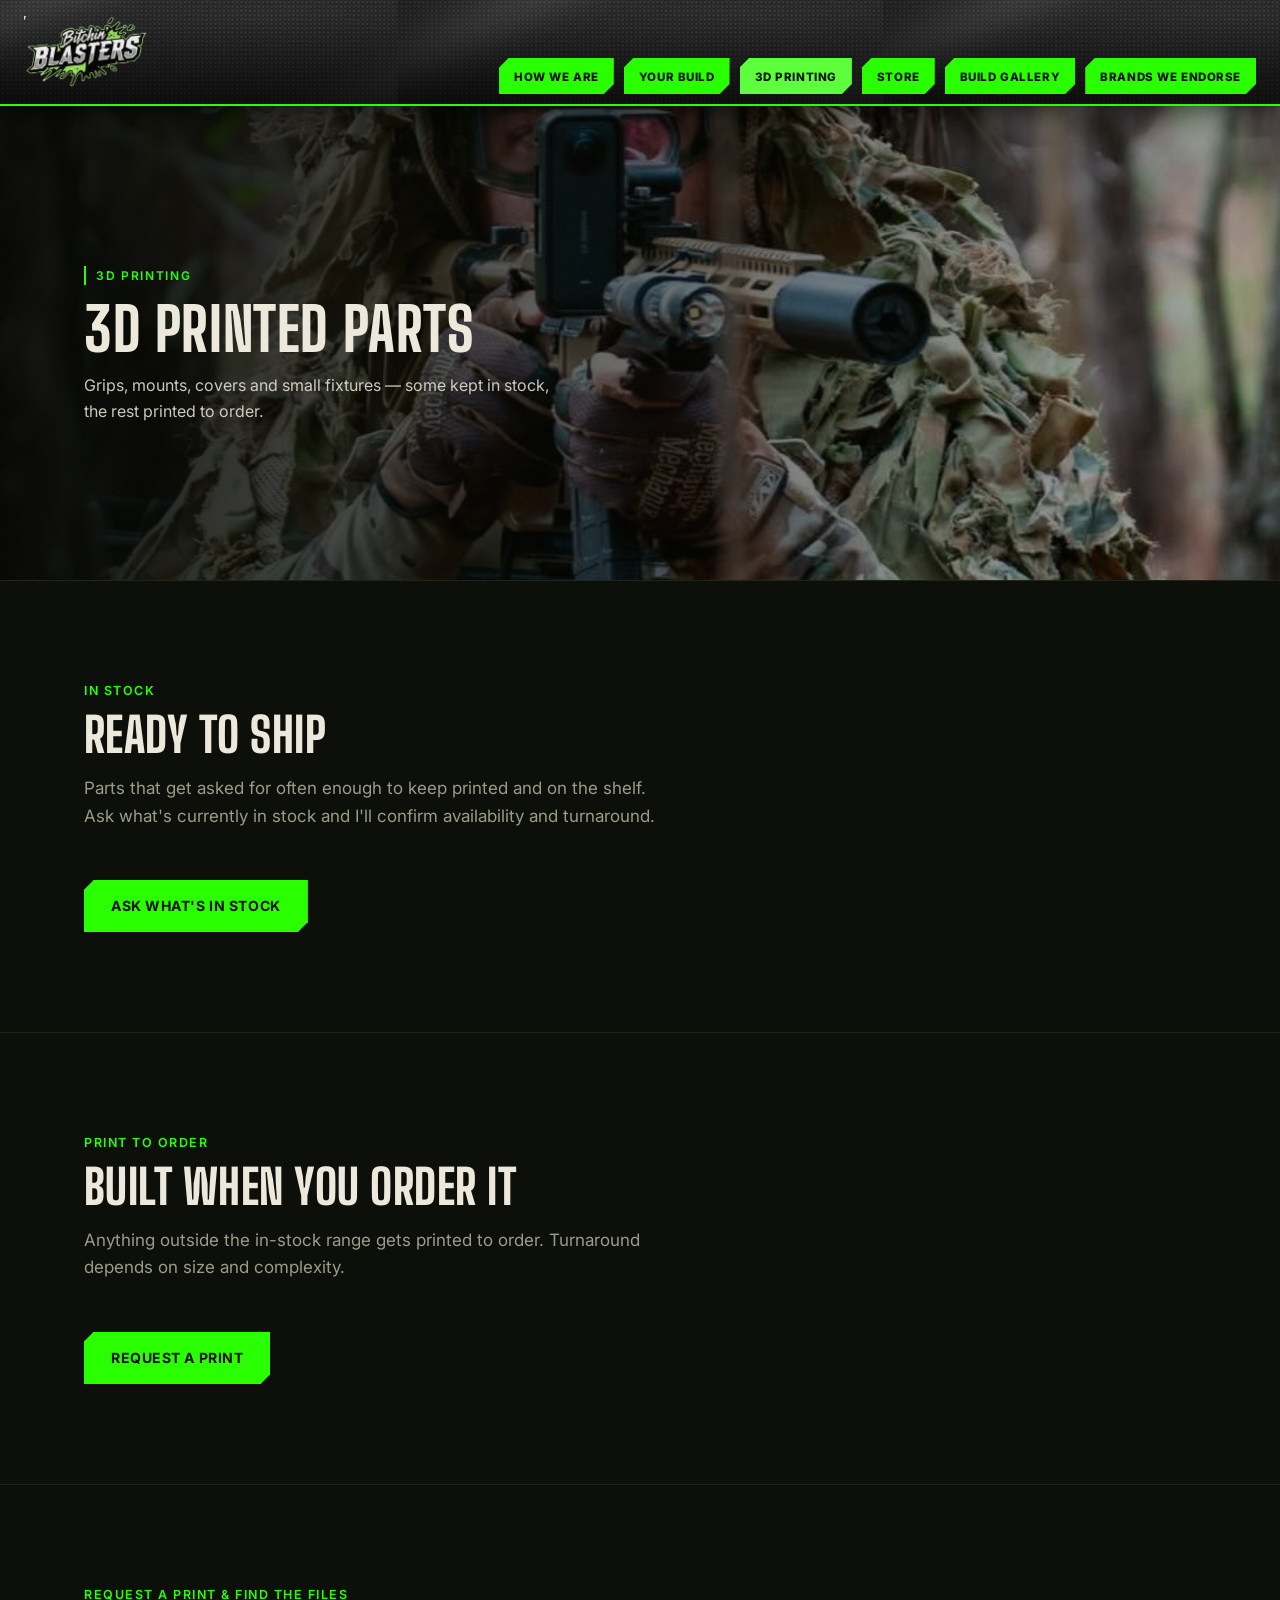
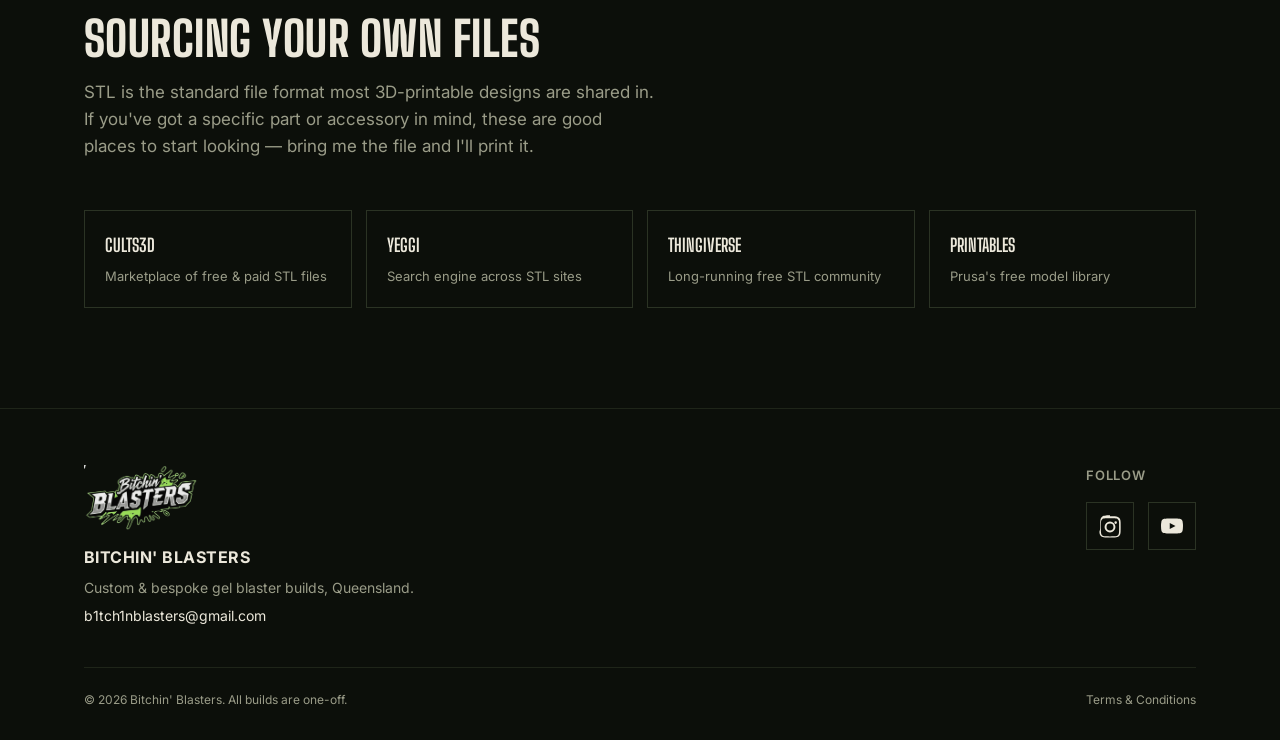
==== 3d-printing.html @ b0606d91 "Restructure site into multi-page layout, remove old single-page assets Co-Authored-By: Claude Sonnet" ====
<!DOCTYPE html>
<html lang="en">
<head>
<meta charset="UTF-8">
<meta name="viewport" content="width=device-width, initial-scale=1.0">
<title>3D Printing — Bitchin' Blasters</title>
<meta name="description" content="In-stock and print-to-order 3D printed parts, plus where to find STL files.">
<link rel="preconnect" href="https://fonts.googleapis.com">
<link rel="preconnect" href="https://fonts.gstatic.com" crossorigin>
<link href="https://fonts.googleapis.com/css2?family=Big+Shoulders+Display:wght@600;700;800&family=Inter:wght@400;500;600;700&display=swap" rel="stylesheet">
<style>
  :root{
    --ink:#0c0f0a;
    --panel:#12160f;
    --line:#2b3324;
    --line-soft:#1f2519;
    --text:#ece8db;
    --text-dim:#9a9c88;
    --lime:#2AFF00;
    --lime-dim:#1ecb00;
    --tan:#c9ac7f;
    --wrap: 1160px;
    --nav-h: 104px;
  }
  *{box-sizing:border-box; margin:0; padding:0;}
  html{scroll-behavior:smooth;}
  body{
    background:var(--ink); color:var(--text);
    font-family:'Inter', system-ui, sans-serif; font-size:16px; line-height:1.6;
    -webkit-font-smoothing:antialiased;
  }
  img{max-width:100%; display:block;}
  a{color:inherit; text-decoration:none;}
  ul{list-style:none;}
  button, input, select, textarea{font-family:inherit; font-size:inherit; color:inherit;}
  h1,h2,h3,.display{
    font-family:'Big Shoulders Display', sans-serif; font-weight:800;
    letter-spacing:0.01em; line-height:1; text-transform:uppercase;
  }
  .wrap{max-width:var(--wrap); margin:0 auto; padding:0 24px;}
  :focus-visible{ outline:2px solid var(--lime); outline-offset:3px; }

  /* ---------- NAV (carbon banner + tile mega-menu) ---------- */
  header.nav{
    position:sticky; top:0; z-index:100;
    min-height:var(--nav-h);
    background-color:#0a0a0a;
    background-image:
      linear-gradient(180deg, rgba(0,0,0,0.1), rgba(0,0,0,0.5)),
      url('[data-uri]');
    background-size:auto 100%;
    background-repeat:repeat-x;
    background-position:center;
    border-bottom:2px solid var(--lime);
    box-shadow:0 6px 24px rgba(0,0,0,0.55);
  }
  .nav-wrap{
    display:flex; align-items:center; justify-content:space-between;
    min-height:var(--nav-h); gap:20px; flex-wrap:wrap; padding:10px 24px;
  }
  .brand{ display:flex; align-items:center; }
  .brand-logo{ height:72px; width:auto; display:block; }

  .nav-tiles{ display:flex; align-items:flex-end; gap:10px; align-self:flex-end; flex-wrap:wrap; justify-content:flex-end; }
  .nav-tile{ position:relative; }
  .tile-label{
    display:block; white-space:nowrap;
    background:var(--lime); color:#08110a;
    font-weight:800; font-size:11.5px; letter-spacing:.05em; text-transform:uppercase;
    padding:10px 15px 8px;
    clip-path: polygon(10px 0, 100% 0, 100% calc(100% - 10px), calc(100% - 10px) 100%, 0 100%, 0 10px);
    box-shadow:0 6px 14px rgba(0,0,0,.5);
    transition: transform .18s ease, background .18s ease;
  }
  .tile-label:hover, .tile-label.current{ background:#5dff3d; }
  .nav-tile:hover .tile-label{ transform:translateY(-6px); }
  .tile-sub{
    position:absolute; top:100%; right:0; min-width:220px; margin-top:6px;
    background:var(--panel); border:1px solid var(--line); padding:8px;
    opacity:0; visibility:hidden; transform:translateY(-6px);
    transition:opacity .18s ease, transform .18s ease, visibility .18s;
    z-index:50;
  }
  .nav-tile:hover .tile-sub{ opacity:1; visibility:visible; transform:translateY(0); }
  .tile-sub a{ display:block; padding:10px 12px; font-size:13px; color:var(--text-dim); }
  .tile-sub a:hover{ color:var(--lime); background:rgba(42,255,0,.08); }

  /* ---------- BUTTONS ---------- */
  .btn{
    display:inline-flex; align-items:center; gap:8px; padding:14px 26px;
    font-weight:700; font-size:14px; letter-spacing:0.04em; text-transform:uppercase;
    border:1px solid var(--line); cursor:pointer; background:transparent; color:var(--text);
    clip-path: polygon(10px 0, 100% 0, 100% calc(100% - 10px), calc(100% - 10px) 100%, 0 100%, 0 10px);
    transition:transform .15s ease, background .2s ease, border-color .2s ease;
  }
  .btn:hover{ transform:translateY(-1px); border-color:var(--lime); }
  .btn.primary{ background:var(--lime); color:#0c0f0a; border-color:var(--lime); }
  .btn.primary:hover{ background:#5dff3d; }
  .btn.block{ width:100%; justify-content:center; }
  .btn:disabled{ opacity:0.45; cursor:not-allowed; transform:none; }

  /* ---------- HERO (home only) ---------- */
  .hero{ position:relative; min-height:82svh; display:flex; align-items:flex-end; background:#000; overflow:hidden; }
  .hero img{ position:absolute; inset:0; width:100%; height:100%; object-fit:cover; object-position:30% 20%; filter:saturate(0.9) contrast(1.05); }
  .hero::after{ content:""; position:absolute; inset:0;
    background:linear-gradient(180deg, rgba(8,10,6,0.4) 0%, rgba(8,10,6,0.15) 30%, rgba(8,10,6,0.55) 68%, rgba(8,10,6,0.96) 100%); }
  .hero-content{ position:relative; z-index:2; padding:0 24px 72px; max-width:var(--wrap); margin:0 auto; width:100%; }
  .hero-content .kicker{ display:inline-block; color:var(--lime); font-weight:600; font-size:13px; letter-spacing:0.14em; text-transform:uppercase; margin-bottom:18px; border-left:2px solid var(--lime); padding-left:10px; }
  .hero-content h1{ font-size:clamp(46px, 9vw, 108px); max-width:14ch; }
  .hero-content .tagline{ margin-top:20px; font-size:clamp(16px,2.2vw,20px); color:var(--text); max-width:44ch; font-weight:500; }
  .hero-actions{ display:flex; flex-wrap:wrap; gap:14px; margin-top:34px; }

  /* ---------- PAGE BANNER (sub-pages) ---------- */
  .page-banner{ position:relative; min-height:260px; display:flex; align-items:center; overflow:hidden; background:#000; }
  .page-banner img{ position:absolute; inset:0; width:100%; height:100%; object-fit:cover; filter:saturate(0.85) contrast(1.05); }
  .page-banner::after{ content:""; position:absolute; inset:0; background:linear-gradient(100deg, rgba(8,10,6,0.92) 10%, rgba(8,10,6,0.55) 55%, rgba(8,10,6,0.35) 100%); }
  .page-banner-content{ position:relative; z-index:2; padding:56px 24px; max-width:var(--wrap); margin:0 auto; width:100%; }
  .page-banner-content .kicker{ display:inline-block; color:var(--lime); font-weight:600; font-size:12px; letter-spacing:0.14em; text-transform:uppercase; margin-bottom:14px; border-left:2px solid var(--lime); padding-left:10px; }
  .page-banner-content h1{ font-size:clamp(34px,6vw,60px); }
  .page-banner-content p{ margin-top:14px; color:var(--text); opacity:.85; max-width:48ch; font-size:16px; }

  /* ---------- SECTION SCAFFOLD ---------- */
  section{ padding:100px 0; border-bottom:1px solid var(--line-soft); }
  section.tight{ padding:70px 0; }
  section:last-of-type{ border-bottom:none; }
  .section-head{ max-width:640px; margin-bottom:50px; }
  .section-head h2{ font-size:clamp(30px,5vw,48px); }
  .section-head .kicker{ display:block; color:var(--lime); font-weight:600; font-size:12.5px; letter-spacing:.12em; text-transform:uppercase; margin-bottom:10px; }
  .section-head p{ color:var(--text-dim); margin-top:16px; font-size:17px; max-width:52ch; }

  /* ---------- TEXT + CARDS (equal-height split) ---------- */
  .split{ display:grid; grid-template-columns: 1.1fr 0.9fr; gap:64px; align-items:stretch; }
  .split .copy p{ color:var(--text-dim); font-size:17px; margin-bottom:18px; max-width:52ch; }
  .split .copy p strong{ color:var(--text); font-weight:600; }
  .card-stack{ display:flex; flex-direction:column; gap:16px; height:100%; }
  .promise{
    flex:1; display:flex; flex-direction:column; justify-content:center;
    border:1px solid var(--line); padding:28px; background:var(--panel);
    clip-path: polygon(14px 0, 100% 0, 100% calc(100% - 14px), calc(100% - 14px) 100%, 0 100%, 0 14px);
  }
  .promise .num{ color:var(--lime); font-weight:700; font-size:13px; letter-spacing:.08em; }
  .promise h3{ font-size:24px; margin:10px 0 12px; text-transform:none; font-weight:700; letter-spacing:0; }
  .promise p{ color:var(--text-dim); font-size:15px; }

  /* ---------- SIGNATURE BAND ---------- */
  .signature{ position:relative; padding:0; border-bottom:1px solid var(--line-soft); }
  .signature-inner{ position:relative; min-height:420px; display:flex; align-items:center; }
  .signature img{ position:absolute; inset:0; width:100%; height:100%; object-fit:cover; object-position:60% 55%; }
  .signature::after{ content:""; position:absolute; inset:0; background:linear-gradient(90deg, rgba(8,10,6,0.94) 0%, rgba(8,10,6,0.72) 32%, rgba(8,10,6,0.15) 62%, rgba(8,10,6,0.35) 100%); }
  .signature-text{ position:relative; z-index:2; padding:60px 24px; margin:0 auto; width:100%; max-width:var(--wrap); }
  .signature-text .tag{ color:var(--tan); font-weight:600; font-size:13px; letter-spacing:.12em; text-transform:uppercase; }
  .signature-text h2{ font-size:clamp(28px,4vw,44px); margin:14px 0 16px; max-width:12ch; }
  .signature-text p{ color:var(--text); opacity:0.85; max-width:38ch; font-size:16px; }

  /* ---------- GALLERY ---------- */
  .gallery-grid{ display:grid; grid-template-columns: repeat(3, 1fr); gap:2px; background:var(--line-soft); }
  .gallery-item{ position:relative; overflow:hidden; aspect-ratio: 3/4; background:#000; }
  .gallery-item.wide{ aspect-ratio:16/10; grid-column:span 3; }
  .gallery-item img{ width:100%; height:100%; object-fit:cover; transition:transform .5s ease; }
  .gallery-item:hover img{ transform:scale(1.05); }
  .gallery-cap{ position:absolute; left:0; right:0; bottom:0; padding:16px;
    background:linear-gradient(0deg, rgba(0,0,0,0.75), transparent); font-size:13px; color:var(--text-dim);
    opacity:0; transition:opacity .25s ease; }
  .gallery-item:hover .gallery-cap{ opacity:1; }
  .gallery-credit{ margin-top:18px; font-size:13px; color:var(--text-dim); }

  .video-grid{ display:grid; grid-template-columns:repeat(2,1fr); gap:2px; background:var(--line-soft); }
  .video-card{ position:relative; background:var(--ink); overflow:hidden; }
  .video-thumb-link{ position:relative; display:block; }
  .video-thumb-link img{ width:100%; display:block; }
  .play-overlay{ position:absolute; inset:0; display:flex; align-items:center; justify-content:center; background:rgba(0,0,0,.15); transition:background .2s ease; }
  .video-thumb-link:hover .play-overlay{ background:rgba(0,0,0,.35); }
  .play-overlay svg{ width:60px; height:42px; filter:drop-shadow(0 4px 10px rgba(0,0,0,.6)); transition:transform .15s ease; }
  .video-thumb-link:hover .play-overlay svg{ transform:scale(1.08); }
  .video-caption{ padding:16px 18px; background:var(--panel); font-size:14px; color:var(--text-dim); }

  /* ---------- CARDS (2/3 up, generic) ---------- */
  .card-row{ display:grid; gap:24px; align-items:stretch; }
  .card-row.cols-2{ grid-template-columns:repeat(2,1fr); }
  .card-row.cols-3{ grid-template-columns:repeat(3,1fr); }
  .info-card{ display:flex; flex-direction:column; border:1px solid var(--line); background:var(--panel); padding:32px;
    clip-path: polygon(14px 0, 100% 0, 100% calc(100% - 14px), calc(100% - 14px) 100%, 0 100%, 0 14px); }
  .info-card .status{ font-size:12px; font-weight:700; letter-spacing:.1em; text-transform:uppercase; color:var(--lime); }
  .info-card h3{ font-size:22px; margin:10px 0 12px; text-transform:none; font-weight:700; letter-spacing:0; }
  .info-card p{ color:var(--text-dim); font-size:15px; margin-bottom:20px; flex:1; }

  .stl-links{ display:grid; grid-template-columns:repeat(4, 1fr); gap:14px; margin-top:32px; }
  .stl-link{ border:1px solid var(--line); background:var(--ink); padding:20px; display:flex; flex-direction:column; gap:6px;
    transition:border-color .15s ease, transform .15s ease; }
  .stl-link:hover{ border-color:var(--lime); transform:translateY(-2px); }
  .stl-link .name{ font-family:'Big Shoulders Display'; font-weight:700; font-size:18px; text-transform:uppercase; }
  .stl-link .desc{ font-size:13px; color:var(--text-dim); }

  /* ---------- FORMS ---------- */
  .field{ margin-bottom:20px; }
  .field label{ display:block; font-size:13px; font-weight:600; letter-spacing:.04em; text-transform:uppercase; color:var(--text-dim); margin-bottom:8px; }
  .field input, .field select, .field textarea{ width:100%; background:var(--ink); border:1px solid var(--line); color:var(--text); padding:12px 14px; border-radius:2px; }
  .field textarea{ min-height:110px; resize:vertical; }
  .field-row{ display:grid; grid-template-columns:1fr 1fr; gap:20px; }
  .form-panel{ border:1px solid var(--line); padding:40px; background:var(--panel); max-width:640px; }
  .choice-grid{ display:grid; grid-template-columns:repeat(auto-fit, minmax(190px,1fr)); gap:10px; margin-bottom:8px; }
  .choice{ border:1px solid var(--line); padding:14px 16px; cursor:pointer; font-size:14px; background:var(--ink);
    transition:border-color .15s ease, background .15s ease; user-select:none; }
  .choice:hover{ border-color:var(--tan); }
  .choice.selected{ border-color:var(--lime); background:rgba(42,255,0,.08); color:var(--text); }
  .choice input{ display:none; }
  .step{ margin-bottom:30px; }
  .step-label{ display:flex; align-items:baseline; gap:10px; margin-bottom:14px; }
  .step-label .n{ color:var(--lime); font-family:'Big Shoulders Display'; font-weight:800; font-size:22px; }
  .step-label h4{ font-size:14px; letter-spacing:.05em; text-transform:uppercase; color:var(--text); font-weight:700; }

  /* ---------- SHOP / GENERIC BANNER ---------- */
  .promo-banner{ border:1px solid var(--line); background:var(--panel); padding:48px;
    display:flex; justify-content:space-between; align-items:center; gap:32px; flex-wrap:wrap;
    clip-path: polygon(18px 0, 100% 0, 100% calc(100% - 18px), calc(100% - 18px) 100%, 0 100%, 0 18px); }
  .promo-banner h3{ font-size:26px; margin-bottom:10px; text-transform:none; letter-spacing:0; }
  .promo-banner p{ color:var(--text-dim); max-width:46ch; }
  .placeholder-note{ margin-top:14px; font-size:12.5px; color:var(--tan); font-style:italic; }

  /* ---------- FOOTER ---------- */
  footer{ padding:56px 0 30px; border-top:1px solid var(--line-soft); }
  .foot-top{ display:flex; justify-content:space-between; gap:40px; flex-wrap:wrap; margin-bottom:34px; align-items:flex-start; }
  .foot-brand-logo{ height:66px; width:auto; margin-bottom:14px; }
  .foot-contact p{ font-size:14px; color:var(--text-dim); margin-bottom:6px; }
  .foot-contact a{ color:var(--text); }
  .foot-social{ display:flex; gap:14px; margin-top:16px; }
  .foot-social a{ width:48px; height:48px; border:1px solid var(--line); display:flex; align-items:center; justify-content:center; }
  .foot-social a:hover{ border-color:var(--lime); color:var(--lime); }
  .foot-social svg{ width:24px; height:24px; fill:currentColor; }
  .foot-bottom{ display:flex; justify-content:space-between; gap:16px; flex-wrap:wrap; font-size:12px; color:var(--text-dim);
    border-top:1px solid var(--line-soft); padding-top:22px; }
  .foot-bottom a{ color:var(--text-dim); }
  .foot-bottom a:hover{ color:var(--lime); }

  /* ---------- BACK TO TOP ---------- */
  .totop{ position:fixed; right:22px; bottom:22px; z-index:90; width:44px; height:44px; border:1px solid var(--line);
    background:var(--panel); color:var(--text); display:flex; align-items:center; justify-content:center;
    opacity:0; pointer-events:none; transition:opacity .25s ease; cursor:pointer; }
  .totop.show{ opacity:1; pointer-events:auto; }
  .totop:hover{ border-color:var(--lime); color:var(--lime); }

  /* ---------- RESPONSIVE ---------- */
  @media (max-width: 900px){
    :root{ --nav-h:auto; }
    .nav-wrap{ justify-content:center; padding:16px 20px; }
    .brand{ width:100%; justify-content:center; margin-bottom:6px; }
    .nav-tiles{ width:100%; justify-content:center; align-self:auto; }
    .tile-label{ font-size:10.5px; padding:9px 11px 8px; }
    .split{ grid-template-columns:1fr; }
    .field-row{ grid-template-columns:1fr; }
    .gallery-grid{ grid-template-columns:1fr 1fr; }
    .video-grid{ grid-template-columns:1fr; }
    .card-row.cols-2, .card-row.cols-3{ grid-template-columns:1fr; }
    .stl-links{ grid-template-columns:1fr 1fr; }
    section{ padding:70px 0; }
    .form-panel{ padding:26px; }
    .promo-banner{ padding:32px; }
  }
  @media (prefers-reduced-motion: reduce){ html{ scroll-behavior:auto; } *{ transition:none !important; } }
</style>
</head>
<body>
<header class="nav">
  <div class="nav-wrap">
    <a href="index.html" class="brand"><img src="[data-uri]" alt="Bitchin' Blasters logo" class="brand-logo"></a>
    <nav class="nav-tiles" aria-label="Main">
  <div class="nav-tile">
    <a href="how-we-are.html" class="tile-label">How We Are</a>
    <div class="tile-sub">
      <a href="how-we-are.html#why-we-build">Why We Build</a>
      <a href="how-we-are.html#professional-history">Professional History</a>
      <a href="how-we-are.html#our-promise">Our Promise</a>
    </div>
  </div>
  <div class="nav-tile">
    <a href="your-build.html" class="tile-label">Your Build</a>
    <div class="tile-sub">
      <a href="your-build.html#dream-build">Dream Build</a>
      <a href="your-build.html#level-up">Level Up My Blaster</a>
      <a href="your-build.html#other-enquiries">Other Enquiries</a>
    </div>
  </div>
  <div class="nav-tile">
    <a href="3d-printing.html" class="tile-label current">3D Printing</a>
    <div class="tile-sub">
      <a href="3d-printing.html#in-stock">In Stock</a>
      <a href="3d-printing.html#print-to-order">Print to Order</a>
      <a href="3d-printing.html#request-a-print">Request a Print</a>
    </div>
  </div>
  <div class="nav-tile">
    <a href="store.html" class="tile-label">Store</a>
    <div class="tile-sub">
      <a href="store.html#amazon-consumables">Amazon for Consumables</a>
      <a href="store.html#spare-deals">Spare Deals</a>
      <a href="store.html#used-blasters">Used Blasters</a>
    </div>
  </div>
  <div class="nav-tile">
    <a href="build-gallery.html" class="tile-label">Build Gallery</a>
    <div class="tile-sub">
      <a href="build-gallery.html#the-builds">The Builds</a>
      <a href="build-gallery.html#in-play">In Play</a>
      <a href="build-gallery.html#videos">Videos</a>
    </div>
  </div>
  <div class="nav-tile">
    <a href="brands.html" class="tile-label">Brands We Endorse</a>
    <div class="tile-sub">
      <a href="brands.html#recommended-parts">Recommended Parts</a>
      <a href="brands.html#trusted-suppliers">Trusted Suppliers</a>
      <a href="brands.html#brands-we-stand-by">Brands We Stand By</a>
    </div>
  </div>
    </nav>
  </div>
</header>
<main>
<section class="page-banner">
  <img src="[data-uri]" alt="Custom build detail, close on hardware">
  <div class="page-banner-content">
    <span class="kicker">3D printing</span>
    <h1>3D printed parts</h1>
    <p>Grips, mounts, covers and small fixtures — some kept in stock, the rest printed to order.</p>
  </div>
</section>

<section id="in-stock">
  <div class="wrap">
    <div class="section-head">
      <span class="kicker">In stock</span>
      <h2>Ready to ship</h2>
      <p>Parts that get asked for often enough to keep printed and on the shelf. Ask what's currently in stock and I'll confirm availability and turnaround.</p>
    </div>
    <a href="your-build.html#other-enquiries" class="btn primary">Ask What's In Stock</a>
  </div>
</section>

<section id="print-to-order">
  <div class="wrap">
    <div class="section-head">
      <span class="kicker">Print to order</span>
      <h2>Built when you order it</h2>
      <p>Anything outside the in-stock range gets printed to order. Turnaround depends on size and complexity.</p>
    </div>
    <a href="your-build.html#other-enquiries" class="btn primary">Request a Print</a>
  </div>
</section>

<section id="request-a-print" style="border-bottom:none;">
  <div class="wrap">
    <div class="section-head">
      <span class="kicker">Request a print &amp; find the files</span>
      <h2>Sourcing your own files</h2>
      <p>STL is the standard file format most 3D-printable designs are shared in. If you've got a specific part or accessory in mind, these are good places to start looking — bring me the file and I'll print it.</p>
    </div>
    <div class="stl-links">
      <a href="https://cults3d.com/" target="_blank" rel="noopener" class="stl-link">
        <span class="name">Cults3D</span><span class="desc">Marketplace of free &amp; paid STL files</span>
      </a>
      <a href="https://www.yeggi.com/" target="_blank" rel="noopener" class="stl-link">
        <span class="name">Yeggi</span><span class="desc">Search engine across STL sites</span>
      </a>
      <a href="https://www.thingiverse.com/" target="_blank" rel="noopener" class="stl-link">
        <span class="name">Thingiverse</span><span class="desc">Long-running free STL community</span>
      </a>
      <a href="https://www.printables.com/" target="_blank" rel="noopener" class="stl-link">
        <span class="name">Printables</span><span class="desc">Prusa's free model library</span>
      </a>
    </div>
  </div>
</section>
</main>
<footer id="contact">
  <div class="wrap">
    <div class="foot-top">
      <div>
        <img src="[data-uri]" alt="Bitchin' Blasters logo" class="foot-brand-logo">
        <div class="foot-contact">
          <p style="color:var(--text); font-weight:700; font-size:16px; text-transform:uppercase; letter-spacing:.03em;">Bitchin' Blasters</p>
          <p>Custom &amp; bespoke gel blaster builds, Queensland.</p>
          <p><a href="mailto:b1tch1nblasters@gmail.com">b1tch1nblasters@gmail.com</a></p>
        </div>
      </div>
      <div>
        <p style="font-size:13px; color:var(--text-dim); margin-bottom:10px; text-transform:uppercase; letter-spacing:.06em; font-weight:600;">Follow</p>
        <div class="foot-social">
          <a href="https://www.instagram.com/bitchinblasters?stkn=cjBtcXZ5NjZpMGZh" target="_blank" rel="noopener" aria-label="Instagram"><svg viewBox="0 0 24 24"><path d="M12 2.2c3.2 0 3.58.01 4.85.07 1.17.05 1.97.24 2.43.4a4.9 4.9 0 0 1 1.77 1.15 4.9 4.9 0 0 1 1.15 1.77c.16.46.35 1.26.4 2.43.06 1.27.07 1.65.07 4.85s-.01 3.58-.07 4.85c-.05 1.17-.24 1.97-.4 2.43a4.9 4.9 0 0 1-1.15 1.77 4.9 4.9 0 0 1-1.77 1.15c-.46.16-1.26.35-2.43.4-1.27.06-1.65.07-4.85.07s-3.58-.01-4.85-.07c-1.17-.05-1.97-.24-2.43-.4a4.9 4.9 0 0 1-1.77-1.15 4.9 4.9 0 0 1-1.15-1.77c-.16-.46-.35-1.26-.4-2.43C2.21 15.58 2.2 15.2 2.2 12s.01-3.58.07-4.85c.05-1.17.24-1.97.4-2.43a4.9 4.9 0 0 1 1.15-1.77A4.9 4.9 0 0 1 5.59 1.8c.46-.16 1.26-.35 2.43-.4C9.29 1.34 9.67 1.33 12 1.33Zm0 1.98c-3.17 0-3.52.01-4.76.07-1.02.05-1.57.21-1.94.35-.49.19-.84.42-1.2.79-.37.36-.6.71-.79 1.2-.14.37-.3.92-.35 1.94-.06 1.24-.07 1.59-.07 4.76s.01 3.52.07 4.76c.05 1.02.21 1.57.35 1.94.19.49.42.84.79 1.2.36.37.71.6 1.2.79.37.14.92.3 1.94.35 1.24.06 1.59.07 4.76.07s3.52-.01 4.76-.07c1.02-.05 1.57-.21 1.94-.35.49-.19.84-.42 1.2-.79.37-.36.6-.71.79-1.2.14-.37.3-.92.35-1.94.06-1.24.07-1.59.07-4.76s-.01-3.52-.07-4.76c-.05-1.02-.21-1.57-.35-1.94a3.1 3.1 0 0 0-.79-1.2 3.1 3.1 0 0 0-1.2-.79c-.37-.14-.92-.3-1.94-.35-1.24-.06-1.59-.07-4.76-.07Zm0 3.37a5.45 5.45 0 1 1 0 10.9 5.45 5.45 0 0 1 0-10.9Zm0 1.98a3.47 3.47 0 1 0 0 6.94 3.47 3.47 0 0 0 0-6.94Zm5.66-2.2a1.27 1.27 0 1 1 0 2.55 1.27 1.27 0 0 1 0-2.55Z"/></svg></a>
          <a href="https://www.youtube.com/@BitchinBlasters" target="_blank" rel="noopener" aria-label="YouTube"><svg viewBox="0 0 24 24"><path d="M22.5 6.98a2.78 2.78 0 0 0-1.96-1.97C18.88 4.5 12 4.5 12 4.5s-6.88 0-8.54.51a2.78 2.78 0 0 0-1.96 1.97A29 29 0 0 0 1 12a29 29 0 0 0 .5 5.02 2.78 2.78 0 0 0 1.96 1.97C5.12 19.5 12 19.5 12 19.5s6.88 0 8.54-.51a2.78 2.78 0 0 0 1.96-1.97A29 29 0 0 0 23 12a29 29 0 0 0-.5-5.02ZM9.75 15.02V8.98L15.5 12l-5.75 3.02Z"/></svg></a>
        </div>
      </div>
    </div>
    <div class="foot-bottom">
      <span>&copy; 2026 Bitchin' Blasters. All builds are one-off.</span>
      <a href="terms.html">Terms &amp; Conditions</a>
    </div>
  </div>
</footer>
<button class="totop" id="totop" aria-label="Back to top">&#8593;</button>
<script>

  const totop = document.getElementById('totop');
  window.addEventListener('scroll', () => { totop.classList.toggle('show', window.scrollY > 600); });
  totop.addEventListener('click', () => window.scrollTo({top:0, behavior:'smooth'}));


</script>
</body>
</html>
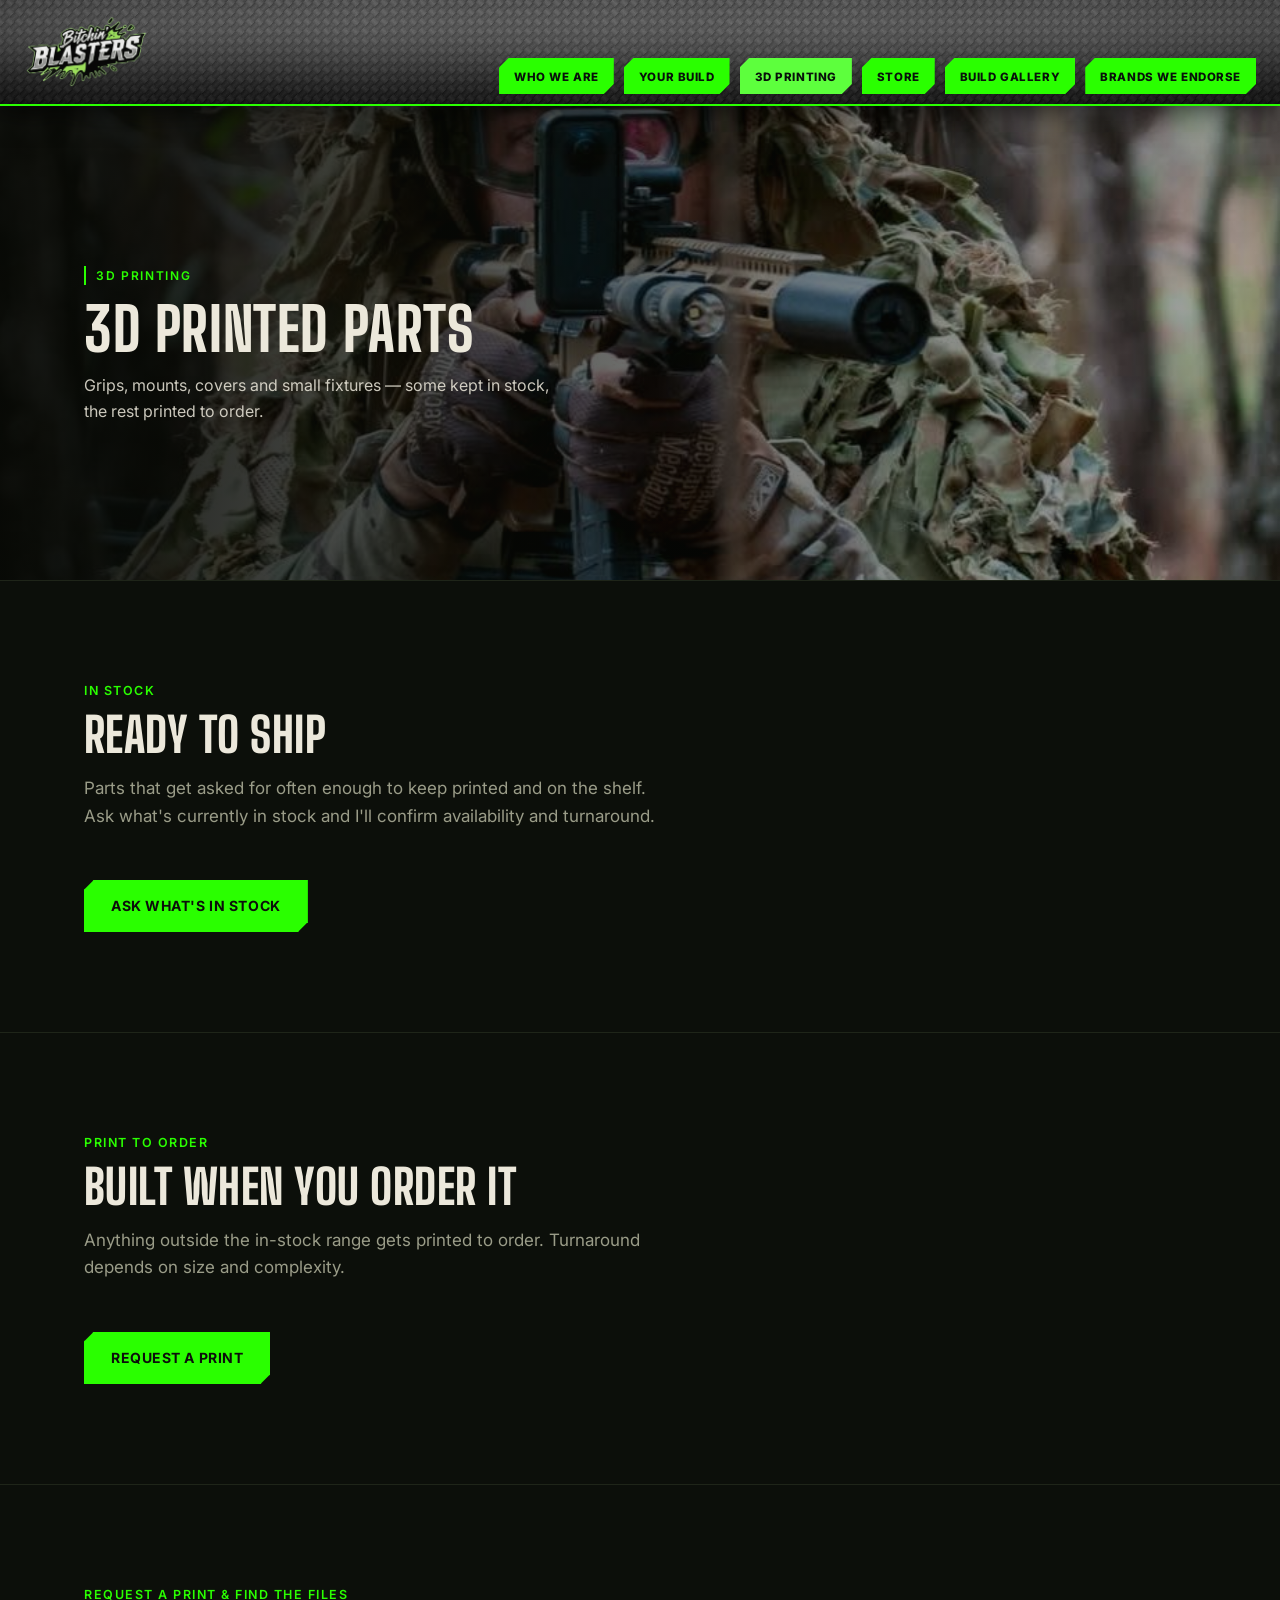
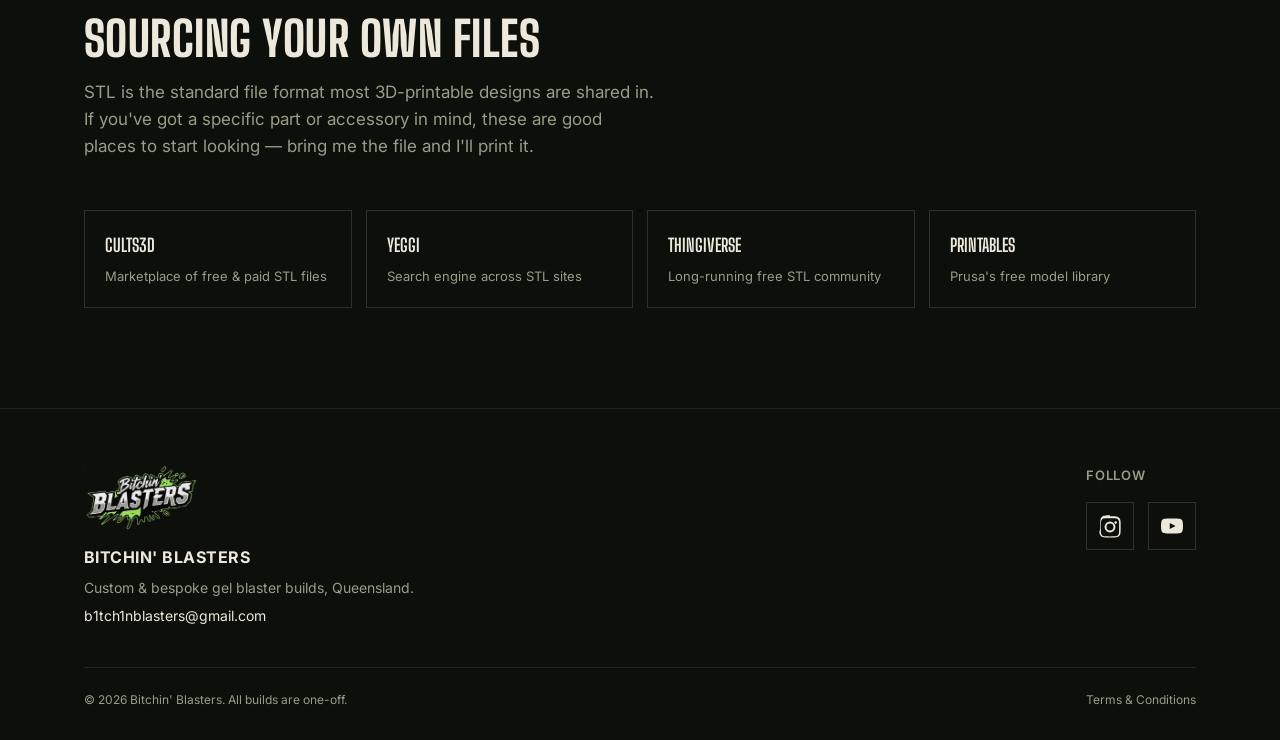
==== commit 8deb7fec: "Restructure Who We Are page, add Formspree coming soon page, fix typos - Rename how-we-are.html to w" ====
--- a/3d-printing.html
+++ b/3d-printing.html
@@ -47,9 +47,9 @@
     background-color:#0a0a0a;
     background-image:
       linear-gradient(180deg, rgba(0,0,0,0.1), rgba(0,0,0,0.5)),
-      url('[data-uri]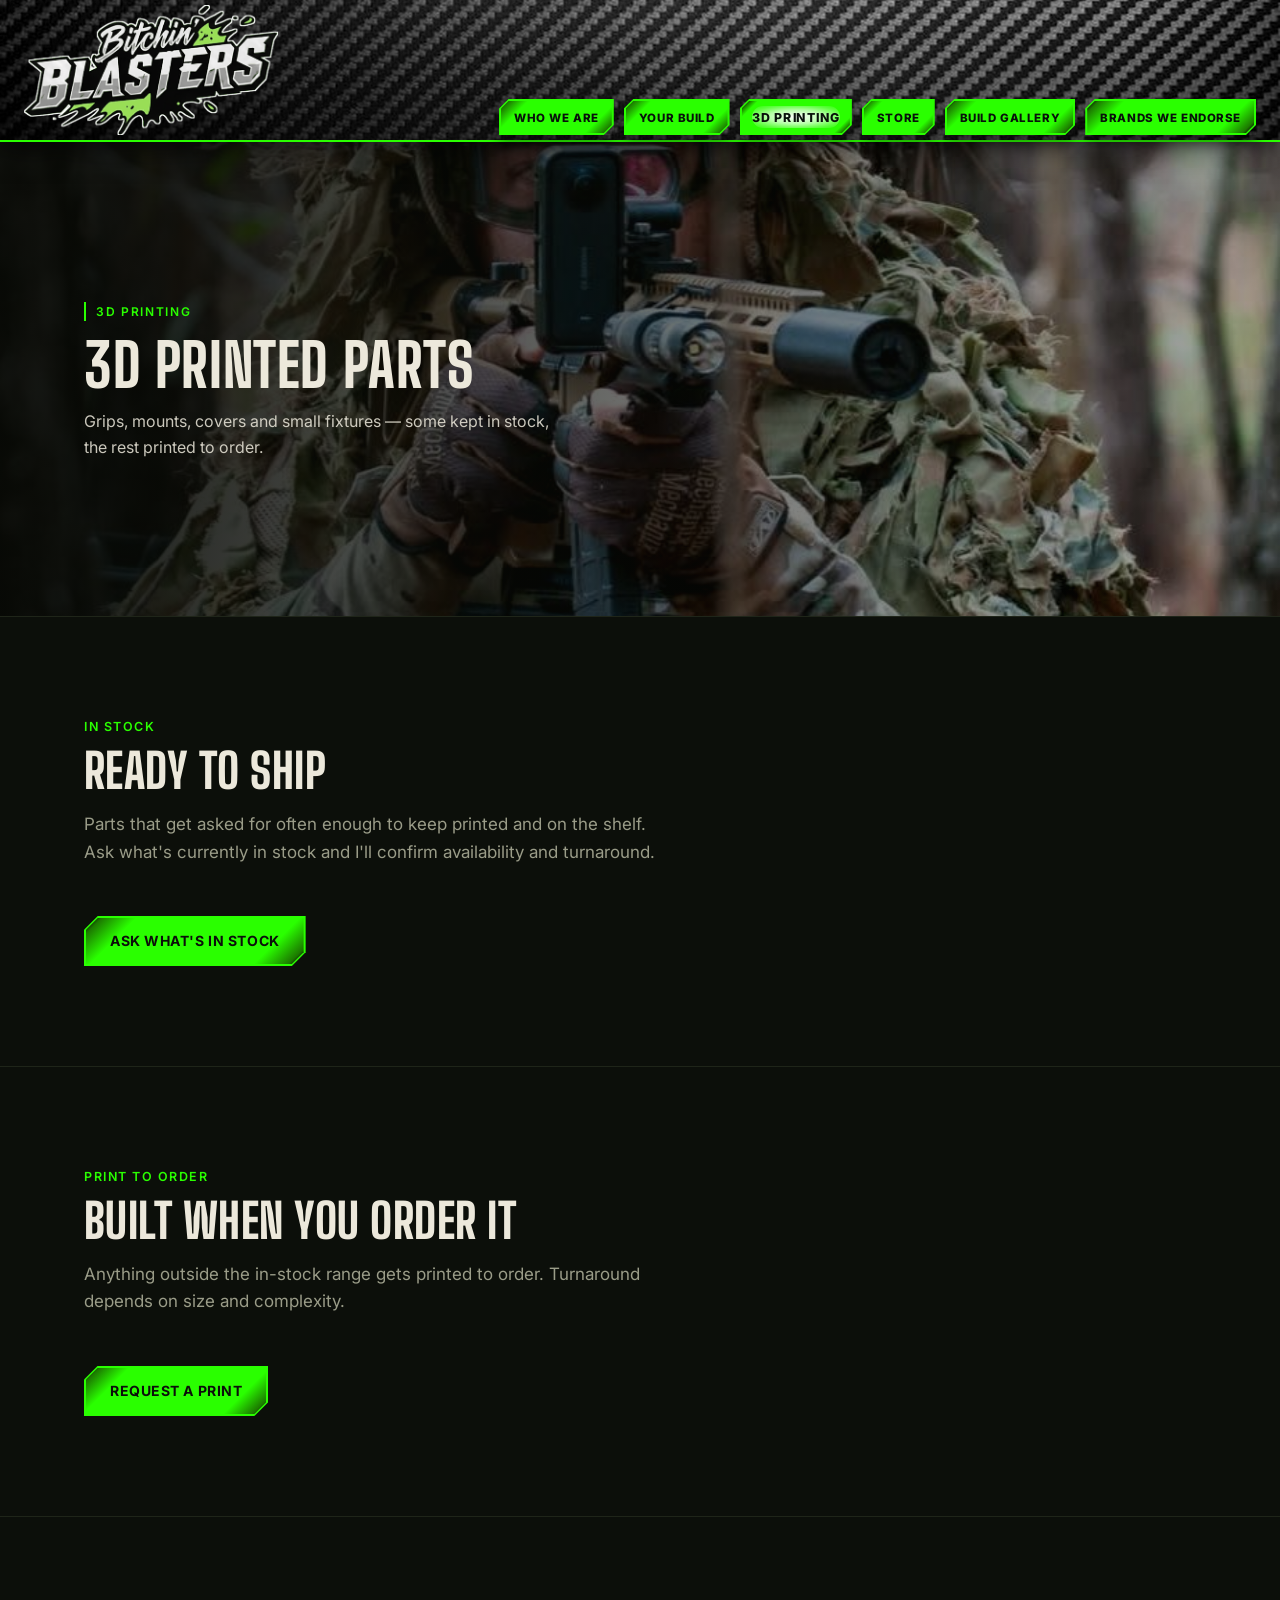
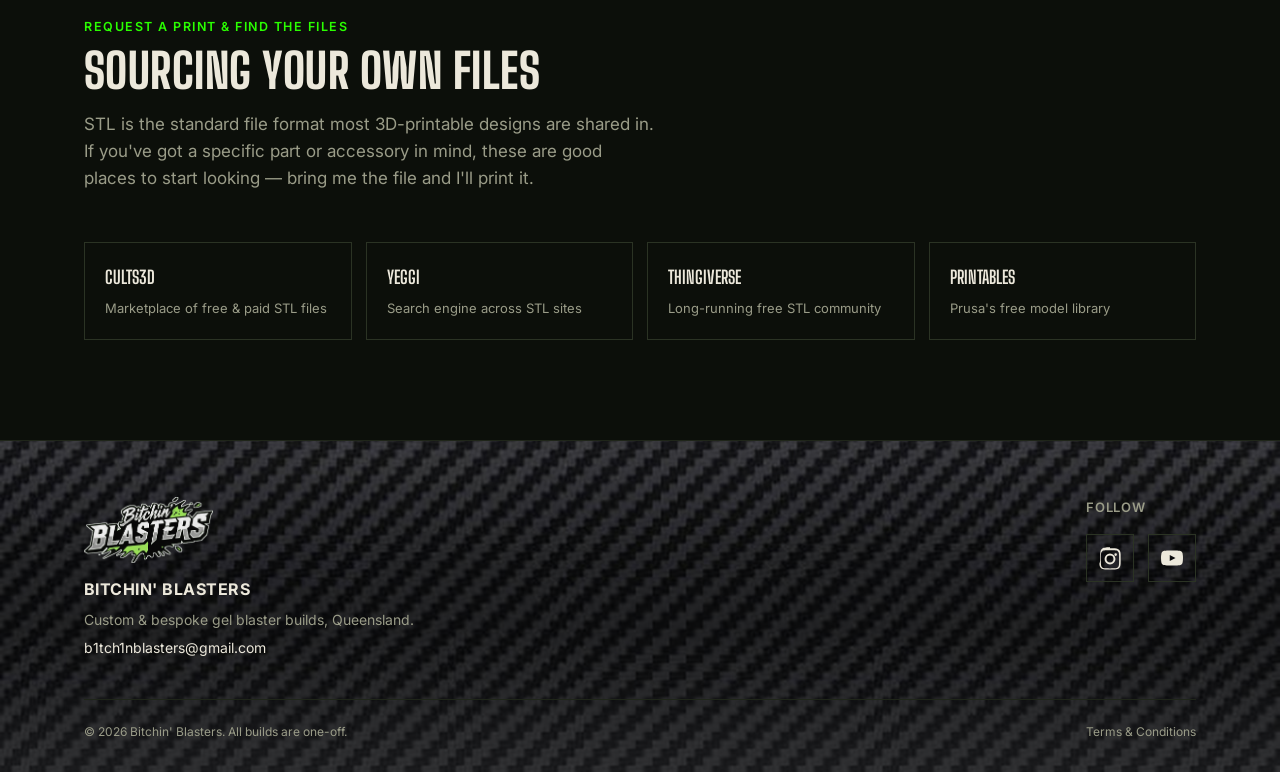
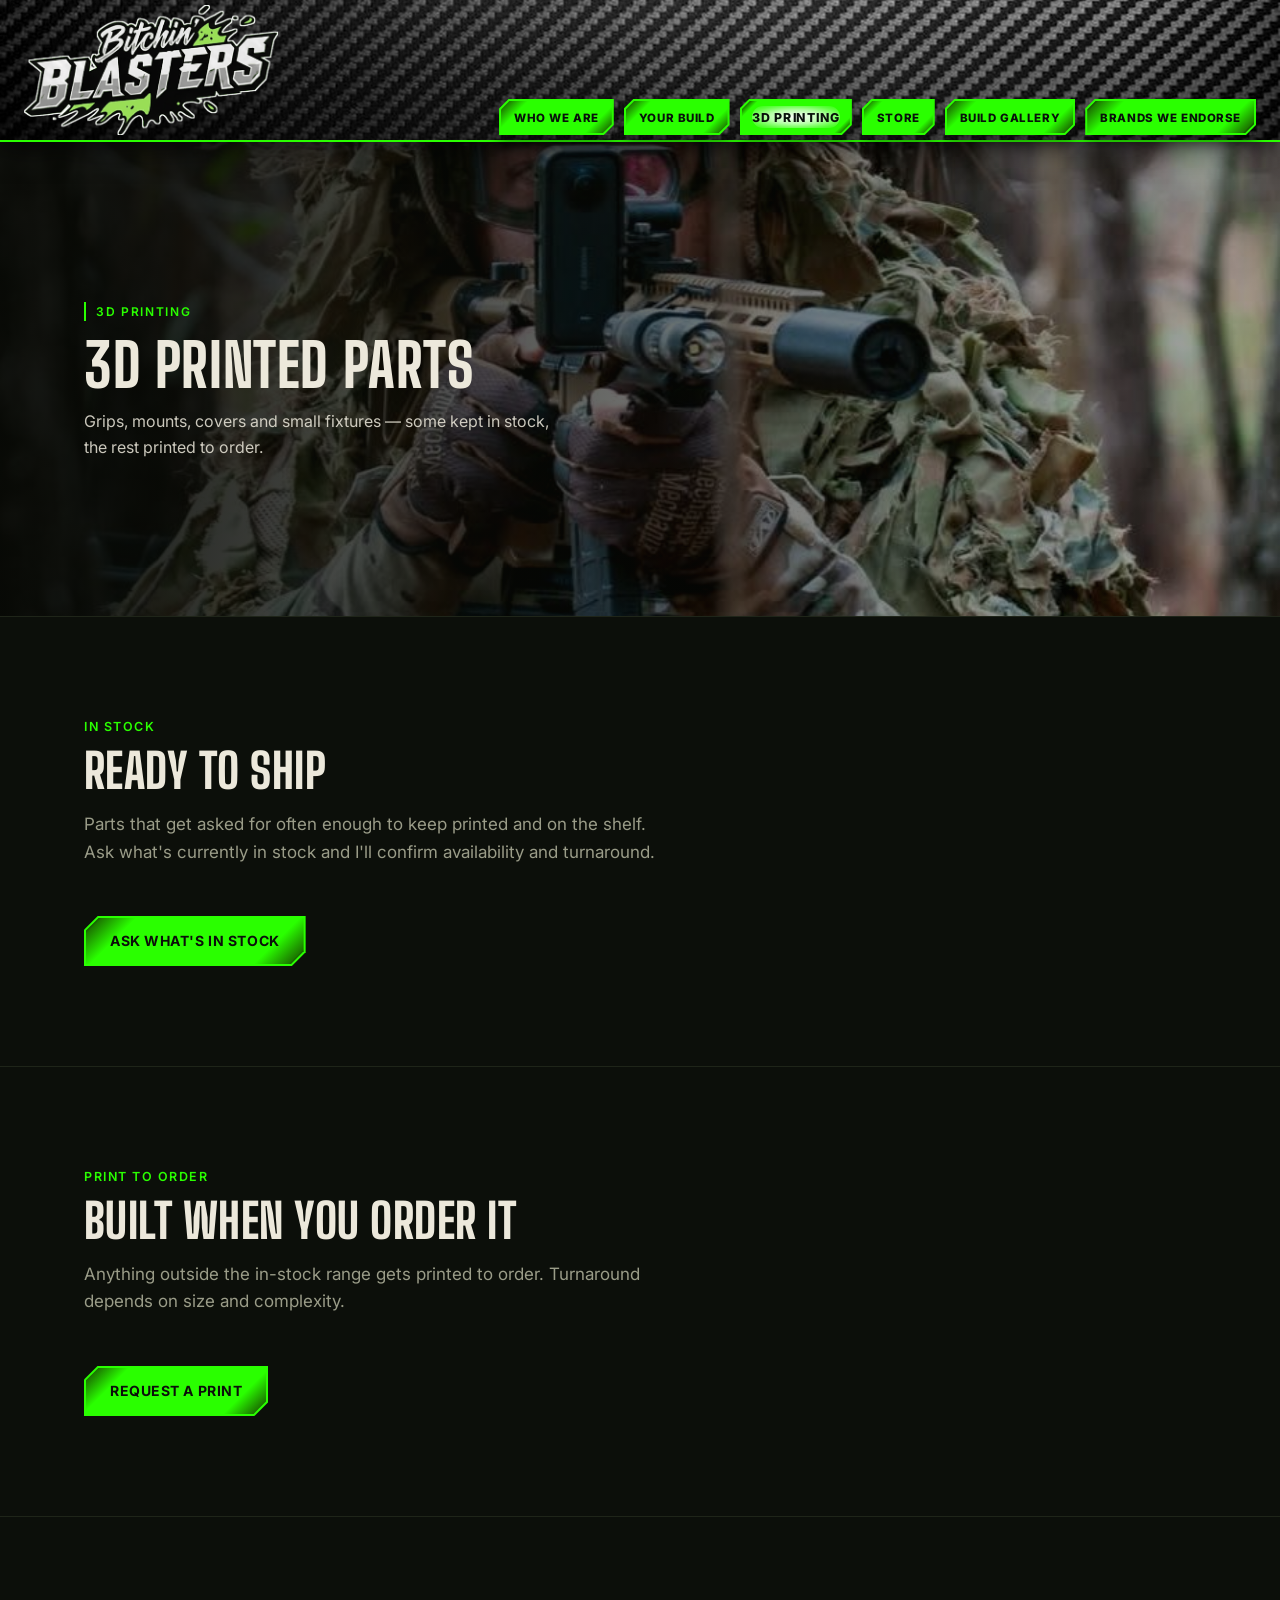
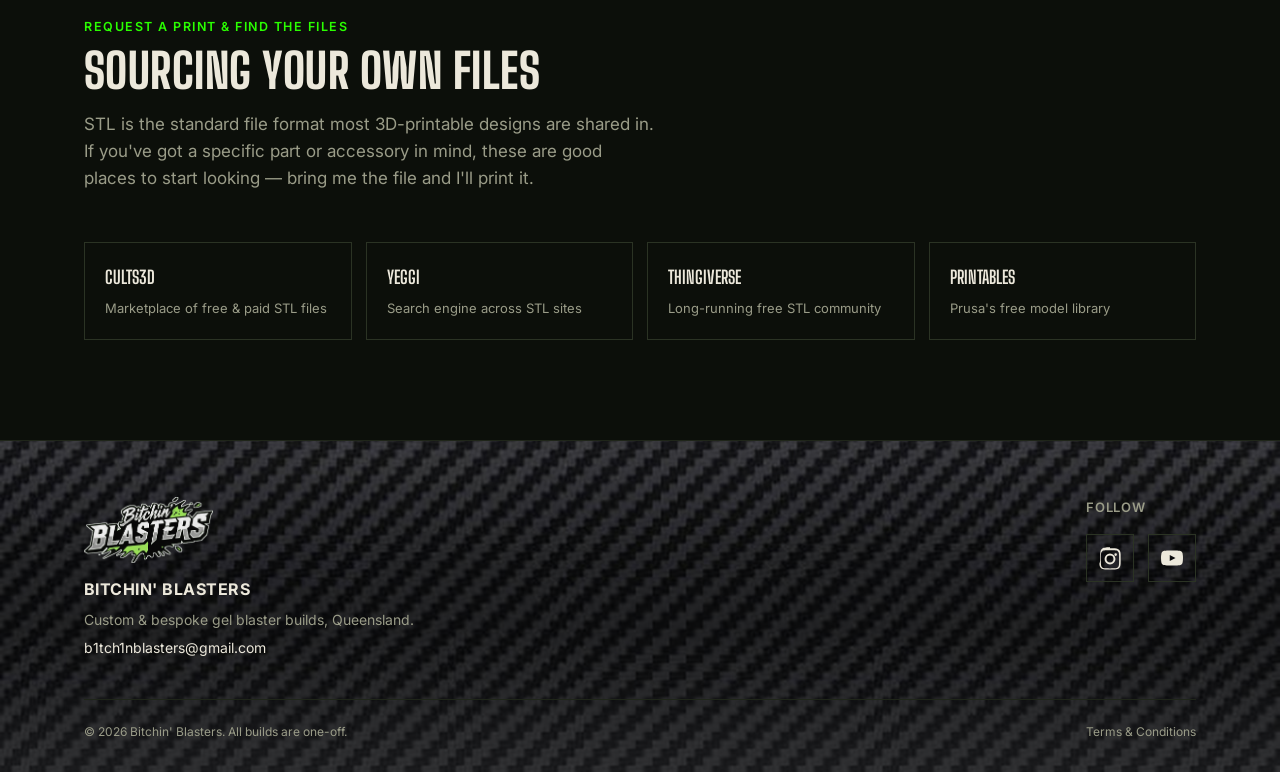
